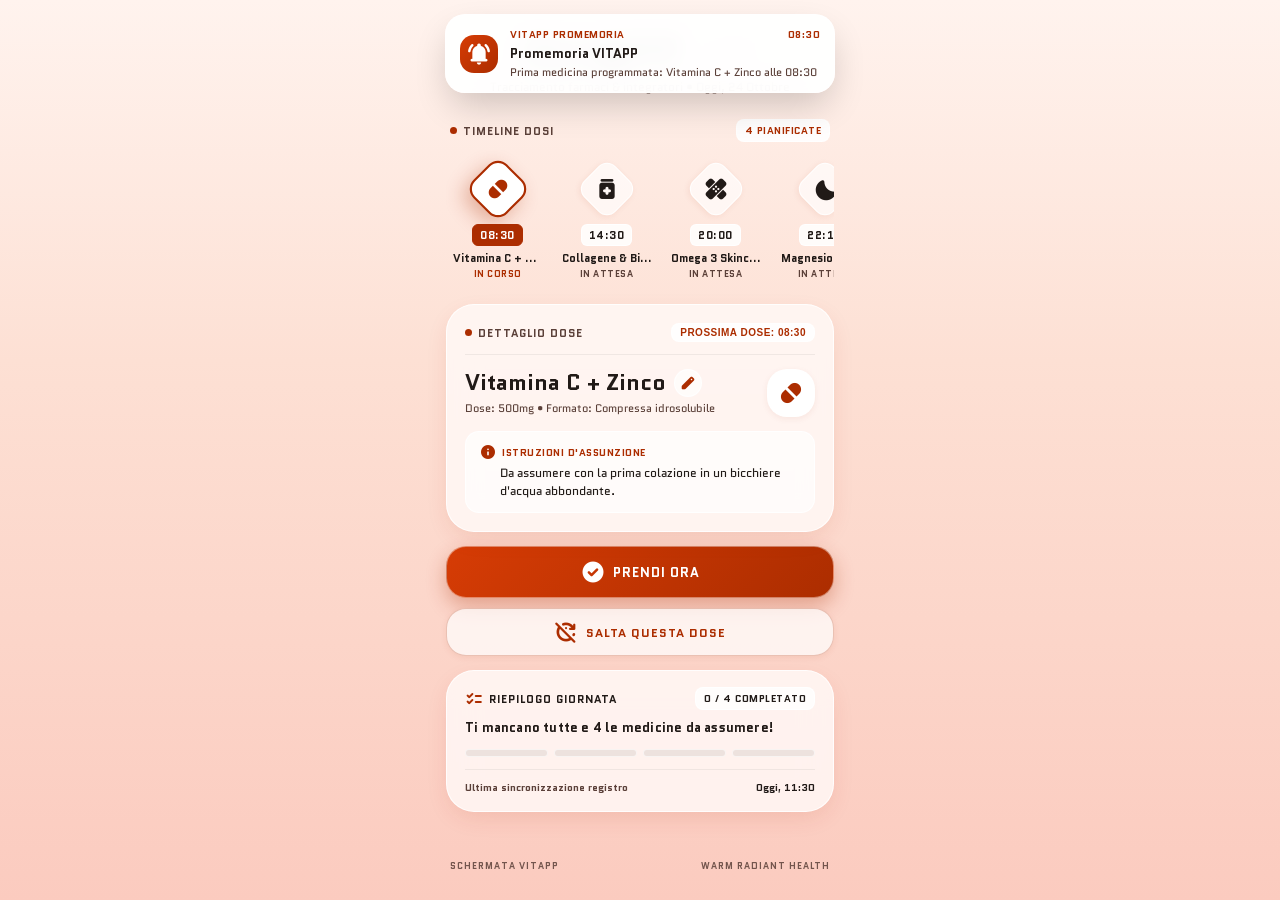
==== VITAPP/index.html @ 6298f34c "Nuova cartella" ====
<!DOCTYPE html>
<html lang="it">

<head>
  <meta charset="UTF-8">
  <meta name="viewport" content="width=device-width, initial-scale=1.0">
  <title>VITAPPP - Tracciamento Farmaci & Integratori</title>

  <!-- Google Fonts: Font Quantico e Icone Rounded Geometry -->
  <link rel="preconnect" href="https://fonts.googleapis.com">
  <link rel="preconnect" href="https://fonts.gstatic.com" crossorigin>
  <link href="https://fonts.googleapis.com/css2?family=Quantico:ital,wght@0,400;0,700;1,400;1,700&display=swap"
    rel="stylesheet">
  <link
    href="https://fonts.googleapis.com/css2?family=Material+Symbols+Rounded:opsz,wght,FILL,GRAD@20..48,100..700,0..1,-50..200"
    rel="stylesheet">
  <link href="https://fonts.googleapis.com/css2?family=Rock+3D&display=swap" rel="stylesheet">


  <!-- Foglio di Stile Esterno -->
  <link rel="stylesheet" href="style.css">
</head>

<body>

  <!-- ==========================================================================
       === NOTIFICA TELEFONO (PROMEMORIA ORARIO SVEGLIA) ===
       ========================================================================== -->
  <div class="phone-notification" id="phoneNotification" role="alert">
    <div class="notif-icon-box">
      <span class="material-symbols-rounded">notifications_active</span>
    </div>
    <div class="notif-content">
      <div class="notif-header">
        <span>VITAPP PROMEMORIA</span>
        <span id="notifTime">08:30</span>
      </div>
      <p class="notif-title" id="notifTitle">È ora di prendere la medicina!</p>
      <p class="notif-desc" id="notifDesc">Tocca per visualizzare la scheda dosi.</p>
    </div>
  </div>

  <!-- ==========================================================================
       === CONTENITORE CENTRATO MOBILE-FIRST ===
       ========================================================================== -->
  <div class="app-container">

    <!-- Header: Titolo Vitapp e sottotitolo -->
    <header class="app-header">
      <div class="brand-row">
        <h1 class="brand-title">VITAPP</h1>
        <span class="brand-badge">v1.0-MED</span>
      </div>
      <p class="brand-subtitle">Tracciamento farmaci & integratori &bull; Oggi, 24 Ottobre</p>
    </header>

    <main>
      <!-- ==========================================================================
           === SEZIONE 1: TIMELINE DELLE MEDICINE CON FORMA A ROMBO ===
           ========================================================================== -->
      <section class="timeline-section" aria-label="Timeline delle medicine">
        <div class="section-header-row">
          <div class="section-label">
            <span class="section-indicator-dot"></span>
            <span>Timeline Dosi</span>
          </div>
          <span class="counter-pill" id="plannedCounterBadge">4 PIANIFICATE</span>
        </div>

        <!-- Traccia scorrevole con pulsanti delle medicine e pulsante "+" -->
        <div class="rhombus-scroll-track" id="rhombusContainer"></div>
      </section>

      <!-- ==========================================================================
           === SEZIONE 2: SCHEDA DETTAGLIO DELLA MEDICINA ATTIVA ===
           ========================================================================== -->
      <section class="detail-card" aria-label="Dettaglio della medicina selezionata">
        <div class="detail-top-row">
          <div class="section-label">
            <span class="section-indicator-dot"></span>
            <span>Dettaglio Dose</span>
          </div>
          <button type="button" class="detail-badge-pill" id="nextDoseBadge">
            PROSSIMA DOSE: 08:30
          </button>
        </div>

        <div class="detail-info-row">
          <div class="detail-text-col">
            <div class="detail-name-wrapper">
              <h2 class="detail-title" id="activeMedName">Vitamina C + Zinco</h2>
              <!-- Pulsante per modificare nome e dettagli della medicina -->
              <button type="button" class="edit-med-btn" id="btnOpenEditModal" title="Modifica medicina">
                <span class="material-symbols-rounded">edit</span>
              </button>
            </div>
            <p class="detail-spec" id="activeMedSpec">Dose: 500mg &bull; Formato: Compressa idrosolubile</p>
          </div>

          <div class="detail-icon-circle">
            <span class="material-symbols-rounded" id="activeMedIcon">pill</span>
          </div>
        </div>

        <!-- Box Istruzioni d'assunzione -->
        <div class="instructions-card">
          <div class="instructions-header">
            <span class="material-symbols-rounded" style="font-size: 16px;">info</span>
            <span>Istruzioni d'assunzione</span>
          </div>
          <p class="instructions-body" id="activeMedInstruction">
            Da assumere con la prima colazione in un bicchiere d'acqua abbondante.
          </p>
        </div>
      </section>

      <!-- ==========================================================================
           === SEZIONE 3: PULSANTI DI AZIONE (PRENDI ORA E SALTA DOSE) ===
           ========================================================================== -->
      <section class="actions-section" aria-label="Azioni sulla medicina">
        <button type="button" class="btn-action-primary" id="btnTakeNow">
          <span class="material-symbols-rounded">check_circle</span>
          <span>Prendi Ora</span>
        </button>

        <button type="button" class="btn-action-secondary" id="btnSkipDose">
          <span class="material-symbols-rounded">update_disabled</span>
          <span>Salta Questa Dose</span>
        </button>
      </section>

      <!-- ==========================================================================
           === SEZIONE 4: RIEPILOGO GIORNATA E BARRA DI AVANZAMENTO ===
           ========================================================================== */ -->
      <section class="summary-card" aria-label="Riepilogo avanzamento giornaliero">
        <div class="summary-header-row">
          <div class="summary-label">
            <span class="material-symbols-rounded"
              style="color: var(--color-primary); font-size: 18px;">checklist</span>
            <span>Riepilogo Giornata</span>
          </div>
          <span class="summary-counter-badge" id="progressFractionBadge">0 / 4 COMPLETATO</span>
        </div>

        <!-- Messaggio dinamico: mostra "OBIETTIVI RAGGIUNTI!" a giornata completata -->
        <p class="summary-message" id="summaryStatusMessage">
          Ti mancano tutte e 4 le medicine da assumere!
        </p>

        <!-- Segmenti proporzionali della barra di progresso -->
        <div class="progress-bar-container" id="progressBarContainer"></div>

        <div class="summary-footer">
          <span>Ultima sincronizzazione registro</span>
          <span class="sync-timestamp" id="syncTimestamp">Oggi, 11:30</span>
        </div>
      </section>
    </main>

    <!-- Footer di chiusura -->
    <footer class="app-footer">
      <span>SCHERMATA VITAPP</span>
      <span>WARM RADIANT HEALTH</span>
    </footer>
  </div>

  <!-- ==========================================================================
       === MODAL 1: AGGIUNGI MEDICINA (MASSIMO 6) ===
       ========================================================================== -->
  <div class="modal-overlay" id="addModalOverlay">
    <div class="modal-card">
      <div class="modal-handle"></div>
      <div class="modal-header-row">
        <h3 class="modal-title">
          <span class="material-symbols-rounded" style="color: var(--color-primary);">add_circle</span>
          <span>Aggiungi Nuova Medicina</span>
        </h3>
        <button type="button" class="btn-close-modal" id="btnCloseAddModal">
          <span class="material-symbols-rounded">close</span>
        </button>
      </div>

      <form id="addMedForm">
        <div class="form-group">
          <label class="form-label" for="addMedName">Nome Medicina o Integratore</label>
          <input class="form-input" id="addMedName" type="text" placeholder="Es. Vitamina D3, Ferro..." required>
        </div>

        <div class="form-group">
          <label class="form-label" for="addMedTime">Orario di Notifica / Assunzione</label>
          <input class="form-input" id="addMedTime" type="time" value="12:00" required>
        </div>

        <div class="form-group">
          <label class="form-label" for="addMedSpec">Formato e Dosaggio</label>
          <input class="form-input" id="addMedSpec" type="text" placeholder="Es. Dose: 1 compressa • Con acqua">
        </div>

        <div class="form-group">
          <label class="form-label" for="addMedInstruction">Istruzioni d'assunzione</label>
          <textarea class="form-textarea" id="addMedInstruction"
            placeholder="Es. Da assumere prima del pasto principale."></textarea>
        </div>

        <div class="modal-actions-row">
          <button type="button" class="btn-modal-cancel" id="btnCancelAdd">Annulla</button>
          <button type="submit" class="btn-modal-submit">Salva Medicina</button>
        </div>
      </form>
    </div>
  </div>

  <!-- ==========================================================================
       === MODAL 2: MODIFICA NOME E ISTRUZIONI MEDICINA ===
       ========================================================================== -->
  <div class="modal-overlay" id="editModalOverlay">
    <div class="modal-card">
      <div class="modal-handle"></div>
      <div class="modal-header-row">
        <h3 class="modal-title">
          <span class="material-symbols-rounded" style="color: var(--color-primary);">edit_note</span>
          <span>Modifica Medicina</span>
        </h3>
        <button type="button" class="btn-close-modal" id="btnCloseEditModal">
          <span class="material-symbols-rounded">close</span>
        </button>
      </div>

      <form id="editMedForm">
        <div class="form-group">
          <label class="form-label" for="editMedName">Nome Medicina</label>
          <input class="form-input" id="editMedName" type="text" required>
        </div>

        <div class="form-group">
          <label class="form-label" for="editMedTime">Orario di Assunzione</label>
          <input class="form-input" id="editMedTime" type="time" required>
        </div>

        <div class="form-group">
          <label class="form-label" for="editMedSpec">Formato e Dosaggio</label>
          <input class="form-input" id="editMedSpec" type="text">
        </div>

        <div class="form-group">
          <label class="form-label" for="editMedInstruction">Istruzioni d'assunzione</label>
          <textarea class="form-textarea" id="editMedInstruction"></textarea>
        </div>

        <div class="modal-actions-row">
          <button type="button" class="btn-modal-cancel" id="btnCancelEdit">Annulla</button>
          <button type="submit" class="btn-modal-submit">Salva Modifiche</button>
        </div>
      </form>
    </div>
  </div>

  <!-- Collegamento allo Script JavaScript Esterno -->
  <script src="script.js"></script>
</body>

</html>
---- VITAPP/style.css ----
/* ==========================================================================
   === VARIABILI CSS (COLORI, FONT, SPAZIATURE, OMBRE) ===
   ========================================================================== */


@import url('https://fonts.googleapis.com/css2?family=Rock+3D&display=swap');

:root {

  /* Palette colori caldi (Warm Radiant Health) */
  --color-primary: #ac2d00;
  --color-primary-container: #d63c05;
  --color-primary-light: #ffdbd1;
  --color-secondary: #865300;
  --color-secondary-container: #fda625;

  /* Sfumature di sfondo pesca/albicocca */
  --color-bg-start: #fff3ee;
  --color-bg-mid: #fde0d4;
  --color-bg-end: #fbcbbf;

  /* Colori di superficie e card effetto vetro */
  --color-surface-glass: rgba(255, 248, 246, 0.85);
  --color-surface-subtle: rgba(255, 255, 255, 0.65);

  /* Colori testo e bordi */
  --color-text-dark: #211a17;
  --color-text-muted: #5b4039;
  --color-border: rgba(255, 255, 255, 0.85);
  --color-bar-bg: rgba(0, 0, 0, 0.07);

  /* Tipografia */
  --font-family: 'Quantico', sans-serif;



  h1 {
    font-family: 'Rock 3D', cursive;
    font-weight: 700;
    font-style: normal;
  }

  /* Raggi di curvatura (Border Radius) */
  --radius-sm: 8px;
  --radius-md: 14px;
  --radius-lg: 20px;
  --radius-xl: 28px;
  --radius-full: 9999px;

  /* Ombreggiature (Shadows) */
  --shadow-sm: 0 2px 6px rgba(172, 45, 0, 0.08);
  --shadow-md: 0 8px 24px -4px rgba(172, 45, 0, 0.12);
  --shadow-lg: 0 14px 32px -4px rgba(172, 45, 0, 0.25);
}

/* ==========================================================================
   === RESET E LAYOUT PRINCIPALE (MOBILE-FIRST) ===
   ========================================================================== */
* {
  box-sizing: border-box;
  margin: 0;
  padding: 0;
}

body {
  min-height: 100vh;
  background: linear-gradient(180deg, var(--color-bg-start) 0%, var(--color-bg-mid) 40%, var(--color-bg-end) 100%);
  font-family: var(--font-family);
  color: var(--color-text-dark);
  display: flex;
  justify-content: center;
  align-items: flex-start;
  -webkit-font-smoothing: antialiased;
}

/* Contenitore principale dell'app mobile (centrato su schermi ampi) */
.app-container {
  width: 100%;
  max-width: 420px;
  min-height: 100vh;
  padding: 16px 16px 28px 16px;
  display: flex;
  flex-direction: column;
  position: relative;
}

.material-symbols-rounded {
  font-variation-settings: 'FILL' 1, 'wght' 600, 'GRAD' 0, 'opsz' 24;
  display: inline-block;
  vertical-align: middle;
  line-height: 1;
}

/* ==========================================================================
   === NOTIFICA TELEFONO (PROMEMORIA ORARIO SVEGLIA) ===
   ========================================================================== */
.phone-notification {
  position: fixed;
  top: 14px;
  left: 50%;
  transform: translateX(-50%) translateY(-150%);
  width: calc(100% - 32px);
  max-width: 390px;
  background: rgba(255, 255, 255, 0.95);
  backdrop-filter: blur(12px);
  -webkit-backdrop-filter: blur(12px);
  border: 1px solid rgba(255, 255, 255, 0.9);
  border-radius: var(--radius-lg);
  padding: 12px 14px;
  box-shadow: 0 16px 36px -6px rgba(0, 0, 0, 0.2);
  z-index: 9999;
  display: flex;
  align-items: center;
  gap: 12px;
  transition: transform 0.4s cubic-bezier(0.18, 0.89, 0.32, 1.28), opacity 0.3s ease;
  opacity: 0;
  pointer-events: none;
}

.phone-notification.show {
  transform: translateX(-50%) translateY(0);
  opacity: 1;
  pointer-events: auto;
}

.notif-icon-box {
  width: 38px;
  height: 38px;
  border-radius: var(--radius-md);
  background: linear-gradient(135deg, var(--color-primary-container), var(--color-primary));
  color: #ffffff;
  display: flex;
  align-items: center;
  justify-content: center;
  flex-shrink: 0;
}

.notif-content {
  flex: 1;
  min-width: 0;
}

.notif-header {
  display: flex;
  justify-content: space-between;
  align-items: center;
  font-size: 10px;
  color: var(--color-primary);
  font-weight: 700;
  letter-spacing: 0.5px;
  text-transform: uppercase;
  margin-bottom: 2px;
}

.notif-title {
  font-size: 13px;
  font-weight: 700;
  color: var(--color-text-dark);
  white-space: nowrap;
  overflow: hidden;
  text-overflow: ellipsis;
}

.notif-desc {
  font-size: 11px;
  color: var(--color-text-muted);
  margin-top: 1px;
}

/* ==========================================================================
   === HEADER DELL'APPLICAZIONE ===
   ========================================================================== */
.app-header {
  display: flex;
  flex-direction: column;
  align-items: center;
  text-align: center;
  padding: 12px 0 16px 0;
}

.brand-row {
  display: flex;
  align-items: center;
  gap: 8px;
}

.brand-title {
  font-size: 32px;
  font-weight: 700;
  letter-spacing: 2px;
  color: var(--color-text-dark);
  text-transform: uppercase;
}

.brand-badge {
  font-size: 10px;
  font-weight: 700;
  padding: 2px 7px;
  background: rgba(255, 255, 255, 0.85);
  border: 1px solid var(--color-border);
  border-radius: var(--radius-sm);
  color: var(--color-primary);
  letter-spacing: 0.5px;
}

.brand-subtitle {
  margin-top: 4px;
  font-size: 12px;
  color: var(--color-text-muted);
  font-weight: 400;
}

/* ==========================================================================
   === TIMELINE DOSI (ROMBI ORIZZONTALI) ===
   ========================================================================== */
.timeline-section {
  margin-top: 8px;
}

.section-header-row {
  display: flex;
  justify-content: space-between;
  align-items: center;
  margin-bottom: 8px;
  padding: 0 4px;
}

.section-label {
  font-size: 11px;
  font-weight: 700;
  color: var(--color-text-muted);
  letter-spacing: 1px;
  text-transform: uppercase;
  display: flex;
  align-items: center;
  gap: 6px;
}

.section-indicator-dot {
  width: 7px;
  height: 7px;
  border-radius: var(--radius-full);
  background-color: var(--color-primary);
}

.counter-pill {
  font-size: 10px;
  font-weight: 700;
  background: rgba(255, 255, 255, 0.9);
  border: 1px solid var(--color-border);
  border-radius: var(--radius-sm);
  padding: 3px 8px;
  color: var(--color-primary);
  letter-spacing: 0.5px;
}

/* Traccia a scorrimento orizzontale */
.rhombus-scroll-track {
  display: flex;
  gap: 14px;
  overflow-x: auto;
  padding: 10px 4px 14px 4px;
  scrollbar-width: none;
  -ms-overflow-style: none;
}

.rhombus-scroll-track::-webkit-scrollbar {
  display: none;
}

/* Pulsante singola medicina */
.rhombus-item {
  display: flex;
  flex-direction: column;
  align-items: center;
  flex-shrink: 0;
  width: 95px;
  background: none;
  border: none;
  cursor: pointer;
  font-family: inherit;
  outline: none;
  transition: transform 0.2s ease;
}

.rhombus-item:active {
  transform: scale(0.96);
}

/* Rombo a 45 gradi */
.rhombus-box {
  width: 58px;
  height: 58px;
  display: flex;
  align-items: center;
  justify-content: center;
  position: relative;
  margin-bottom: 6px;
}

.rhombus-diamond {
  width: 44px;
  height: 44px;
  border-radius: 12px;
  transform: rotate(45deg);
  background: rgba(255, 255, 255, 0.65);
  border: 1.5px solid var(--color-border);
  box-shadow: var(--shadow-sm);
  transition: all 0.25s ease;
  position: absolute;
}

.rhombus-icon-wrapper {
  position: relative;
  z-index: 2;
  display: flex;
  align-items: center;
  justify-content: center;
  color: var(--color-text-dark);
  transition: color 0.2s ease;
}

.rhombus-icon-wrapper .material-symbols-rounded {
  font-size: 24px;
}

/* Badge orario sotto il rombo */
.rhombus-time {
  font-size: 11px;
  font-weight: 700;
  padding: 2px 7px;
  border-radius: 6px;
  background: rgba(255, 255, 255, 0.85);
  border: 1px solid var(--color-border);
  color: var(--color-text-dark);
  letter-spacing: 0.5px;
  transition: all 0.25s ease;
}

.rhombus-name {
  font-size: 11px;
  font-weight: 700;
  color: var(--color-text-dark);
  margin-top: 4px;
  max-width: 90px;
  white-space: nowrap;
  overflow: hidden;
  text-overflow: ellipsis;
  text-align: center;
}

.rhombus-status-tag {
  font-size: 9px;
  font-weight: 700;
  color: var(--color-text-muted);
  letter-spacing: 0.5px;
  text-transform: uppercase;
  margin-top: 1px;
}

/* Stato SELEZIONATO */
.rhombus-item.selected .rhombus-diamond {
  background: #ffffff;
  border: 2.5px solid var(--color-primary);
  box-shadow: 0 8px 18px rgba(172, 45, 0, 0.3);
  transform: rotate(45deg) scale(1.08);
}

.rhombus-item.selected .rhombus-icon-wrapper {
  color: var(--color-primary);
}

.rhombus-item.selected .rhombus-time {
  background: var(--color-primary);
  color: #ffffff;
  border-color: var(--color-primary);
}

.rhombus-item.selected .rhombus-status-tag {
  color: var(--color-primary);
}

/* Stato PRESA */
.rhombus-item.taken .rhombus-diamond {
  background: rgba(255, 255, 255, 0.9);
  border-color: var(--color-secondary-container);
}

.rhombus-item.taken .rhombus-icon-wrapper {
  color: var(--color-secondary);
}

/* Pulsante AGGIUNGI (+) */
.rhombus-item.add-new-btn .rhombus-diamond {
  background: rgba(255, 255, 255, 0.45);
  border: 2px dashed rgba(172, 45, 0, 0.45);
}

.rhombus-item.add-new-btn .rhombus-icon-wrapper {
  color: var(--color-primary);
}

/* ==========================================================================
   === SCHEDA DETTAGLIO DOSE ===
   ========================================================================== */
.detail-card {
  background: var(--color-surface-glass);
  backdrop-filter: blur(16px);
  -webkit-backdrop-filter: blur(16px);
  border: 1px solid var(--color-border);
  border-radius: var(--radius-xl);
  padding: 18px;
  margin-top: 10px;
  box-shadow: var(--shadow-md);
  position: relative;
}

.detail-top-row {
  display: flex;
  justify-content: space-between;
  align-items: center;
  padding-bottom: 12px;
  border-bottom: 1px solid rgba(0, 0, 0, 0.06);
}

.detail-badge-pill {
  font-size: 10px;
  font-weight: 700;
  color: var(--color-primary);
  background: rgba(255, 255, 255, 0.9);
  border: 1px solid var(--color-border);
  border-radius: var(--radius-sm);
  padding: 3px 8px;
  letter-spacing: 0.5px;
  cursor: pointer;
}

.detail-info-row {
  display: flex;
  justify-content: space-between;
  align-items: flex-start;
  margin-top: 14px;
}

.detail-text-col {
  flex: 1;
  padding-right: 12px;
}

.detail-name-wrapper {
  display: flex;
  align-items: center;
  gap: 8px;
  flex-wrap: wrap;
}

.detail-title {
  font-size: 22px;
  font-weight: 700;
  color: var(--color-text-dark);
  line-height: 1.2;
}

.edit-med-btn {
  background: rgba(255, 255, 255, 0.7);
  border: 1px solid var(--color-border);
  border-radius: var(--radius-full);
  width: 28px;
  height: 28px;
  display: flex;
  align-items: center;
  justify-content: center;
  cursor: pointer;
  color: var(--color-primary);
  transition: background 0.2s ease, transform 0.2s ease;
}

.edit-med-btn:hover {
  background: #ffffff;
  transform: scale(1.08);
}

.edit-med-btn .material-symbols-rounded {
  font-size: 16px;
}

.detail-spec {
  font-size: 11px;
  color: var(--color-text-muted);
  margin-top: 4px;
  line-height: 1.4;
}

.detail-icon-circle {
  width: 48px;
  height: 48px;
  border-radius: var(--radius-lg);
  background: #ffffff;
  border: 1px solid var(--color-border);
  box-shadow: var(--shadow-sm);
  display: flex;
  align-items: center;
  justify-content: center;
  color: var(--color-primary);
  flex-shrink: 0;
}

.detail-icon-circle .material-symbols-rounded {
  font-size: 26px;
}

.instructions-card {
  background: var(--color-surface-subtle);
  border: 1px solid var(--color-border);
  border-radius: var(--radius-md);
  padding: 12px 14px;
  margin-top: 14px;
}

.instructions-header {
  display: flex;
  align-items: center;
  gap: 6px;
  font-size: 10px;
  font-weight: 700;
  color: var(--color-primary);
  letter-spacing: 0.5px;
  text-transform: uppercase;
  margin-bottom: 4px;
}

.instructions-body {
  font-size: 12px;
  line-height: 1.5;
  color: var(--color-text-dark);
  padding-left: 20px;
}

/* ==========================================================================
   === PULSANTI DI AZIONE (PRENDI ORA E SALTA DOSE) ===
   ========================================================================== */
.actions-section {
  display: flex;
  flex-direction: column;
  gap: 10px;
  margin-top: 14px;
}

.btn-action-primary {
  width: 100%;
  height: 52px;
  background: linear-gradient(135deg, var(--color-primary-container) 0%, var(--color-primary) 100%);
  color: #ffffff;
  border: 1px solid rgba(255, 255, 255, 0.4);
  border-radius: var(--radius-lg);
  font-family: inherit;
  font-size: 13px;
  font-weight: 700;
  letter-spacing: 1px;
  text-transform: uppercase;
  display: flex;
  align-items: center;
  justify-content: center;
  gap: 8px;
  cursor: pointer;
  box-shadow: 0 8px 20px rgba(172, 45, 0, 0.32);
  transition: transform 0.15s ease, box-shadow 0.15s ease;
}

.btn-action-primary:active {
  transform: scale(0.98);
  box-shadow: 0 4px 12px rgba(172, 45, 0, 0.25);
}

.btn-action-secondary {
  width: 100%;
  height: 48px;
  background: rgba(255, 255, 255, 0.7);
  color: var(--color-primary);
  border: 1.5px solid rgba(172, 45, 0, 0.25);
  border-radius: var(--radius-lg);
  font-family: inherit;
  font-size: 12px;
  font-weight: 700;
  letter-spacing: 1px;
  text-transform: uppercase;
  display: flex;
  align-items: center;
  justify-content: center;
  gap: 8px;
  cursor: pointer;
  box-shadow: var(--shadow-sm);
  transition: transform 0.15s ease, background 0.15s ease;
}

.btn-action-secondary:active {
  transform: scale(0.98);
  background: rgba(255, 255, 255, 0.9);
}

/* ==========================================================================
   === RIEPILOGO GIORNATA E BARRA DI AVANZAMENTO ===
   ========================================================================== */
.summary-card {
  background: var(--color-surface-glass);
  backdrop-filter: blur(16px);
  -webkit-backdrop-filter: blur(16px);
  border: 1px solid var(--color-border);
  border-radius: var(--radius-xl);
  padding: 16px 18px;
  margin-top: 14px;
  box-shadow: var(--shadow-md);
}

.summary-header-row {
  display: flex;
  justify-content: space-between;
  align-items: center;
}

.summary-label {
  font-size: 11px;
  font-weight: 700;
  color: var(--color-text-dark);
  letter-spacing: 1px;
  text-transform: uppercase;
  display: flex;
  align-items: center;
  gap: 6px;
}

.summary-counter-badge {
  font-size: 10px;
  font-weight: 700;
  color: var(--color-text-dark);
  background: rgba(255, 255, 255, 0.85);
  border: 1px solid var(--color-border);
  border-radius: var(--radius-sm);
  padding: 3px 8px;
  letter-spacing: 0.5px;
}

.summary-message {
  font-size: 13px;
  font-weight: 700;
  color: var(--color-text-dark);
  margin-top: 10px;
  letter-spacing: 0.2px;
  line-height: 1.3;
}

/* Stile per OBIETTIVI RAGGIUNTI! */
.summary-message.celebrate {
  color: var(--color-primary);
  font-size: 15px;
  letter-spacing: 0.8px;
  display: flex;
  align-items: center;
  gap: 6px;
}

/* Segmenti della barra di progresso */
.progress-bar-container {
  display: flex;
  gap: 6px;
  width: 100%;
  margin-top: 12px;
}

.progress-segment {
  flex: 1;
  height: 8px;
  background: var(--color-bar-bg);
  border: 1px solid rgba(255, 255, 255, 0.6);
  border-radius: var(--radius-full);
  overflow: hidden;
  position: relative;
}

.progress-fill {
  height: 100%;
  width: 0%;
  border-radius: var(--radius-full);
  transition: width 0.5s cubic-bezier(0.34, 1.25, 0.64, 1), background-color 0.3s ease;
}

/* Riempimento solo per dosi assunte */
.progress-segment.filled .progress-fill {
  width: 100%;
  background: linear-gradient(90deg, var(--color-secondary-container) 0%, var(--color-primary) 100%);
}

.summary-footer {
  display: flex;
  justify-content: space-between;
  align-items: center;
  font-size: 10px;
  font-weight: 700;
  color: var(--color-text-muted);
  border-top: 1px solid rgba(0, 0, 0, 0.06);
  padding-top: 10px;
  margin-top: 12px;
}

.sync-timestamp {
  color: var(--color-text-dark);
}

.app-footer {
  display: flex;
  justify-content: space-between;
  align-items: center;
  font-size: 9px;
  font-weight: 700;
  color: var(--color-text-muted);
  letter-spacing: 1px;
  text-transform: uppercase;
  padding: 16px 4px 0 4px;
  margin-top: auto;
  opacity: 0.85;
}

/* ==========================================================================
   === MODALI (AGGIUNGI E MODIFICA MEDICINA) ===
   ========================================================================== */
.modal-overlay {
  position: fixed;
  top: 0;
  left: 0;
  right: 0;
  bottom: 0;
  background: rgba(33, 26, 23, 0.45);
  backdrop-filter: blur(6px);
  -webkit-backdrop-filter: blur(6px);
  display: flex;
  justify-content: center;
  align-items: flex-end;
  z-index: 1000;
  opacity: 0;
  pointer-events: none;
  transition: opacity 0.25s ease;
}

.modal-overlay.active {
  opacity: 1;
  pointer-events: auto;
}

.modal-card {
  background: #ffffff;
  width: 100%;
  max-width: 420px;
  border-radius: var(--radius-xl) var(--radius-xl) 0 0;
  padding: 20px 20px 28px 20px;
  box-shadow: 0 -8px 30px rgba(0, 0, 0, 0.2);
  transform: translateY(100%);
  transition: transform 0.3s cubic-bezier(0.18, 0.89, 0.32, 1);
  max-height: 85vh;
  overflow-y: auto;
}

.modal-overlay.active .modal-card {
  transform: translateY(0);
}

.modal-handle {
  width: 40px;
  height: 4px;
  background: rgba(0, 0, 0, 0.15);
  border-radius: var(--radius-full);
  margin: 0 auto 14px auto;
}

.modal-header-row {
  display: flex;
  justify-content: space-between;
  align-items: center;
  margin-bottom: 16px;
  padding-bottom: 8px;
  border-bottom: 1px solid rgba(0, 0, 0, 0.08);
}

.modal-title {
  font-size: 14px;
  font-weight: 700;
  color: var(--color-text-dark);
  letter-spacing: 0.5px;
  text-transform: uppercase;
  display: flex;
  align-items: center;
  gap: 6px;
}

.btn-close-modal {
  background: none;
  border: none;
  cursor: pointer;
  color: var(--color-text-muted);
  display: flex;
  align-items: center;
  justify-content: center;
}

.form-group {
  margin-bottom: 14px;
}

.form-label {
  display: block;
  font-size: 10px;
  font-weight: 700;
  color: var(--color-text-muted);
  letter-spacing: 0.5px;
  text-transform: uppercase;
  margin-bottom: 6px;
}

.form-input,
.form-textarea {
  width: 100%;
  padding: 10px 12px;
  font-family: inherit;
  font-size: 12px;
  color: var(--color-text-dark);
  background: rgba(255, 248, 246, 0.6);
  border: 1.5px solid rgba(172, 45, 0, 0.2);
  border-radius: var(--radius-md);
  outline: none;
  transition: border-color 0.2s ease;
}

.form-input:focus,
.form-textarea:focus {
  border-color: var(--color-primary);
  background: #ffffff;
}

.form-textarea {
  resize: vertical;
  min-height: 60px;
}

.modal-actions-row {
  display: flex;
  gap: 10px;
  margin-top: 18px;
}

.btn-modal-cancel {
  flex: 1;
  height: 44px;
  background: rgba(0, 0, 0, 0.05);
  border: none;
  border-radius: var(--radius-md);
  font-family: inherit;
  font-size: 11px;
  font-weight: 700;
  letter-spacing: 0.5px;
  text-transform: uppercase;
  cursor: pointer;
  color: var(--color-text-muted);
}

.btn-modal-submit {
  flex: 1;
  height: 44px;
  background: linear-gradient(135deg, var(--color-primary-container) 0%, var(--color-primary) 100%);
  color: #ffffff;
  border: none;
  border-radius: var(--radius-md);
  font-family: inherit;
  font-size: 11px;
  font-weight: 700;
  letter-spacing: 0.5px;
  text-transform: uppercase;
  cursor: pointer;
  box-shadow: 0 4px 12px rgba(172, 45, 0, 0.3);
}
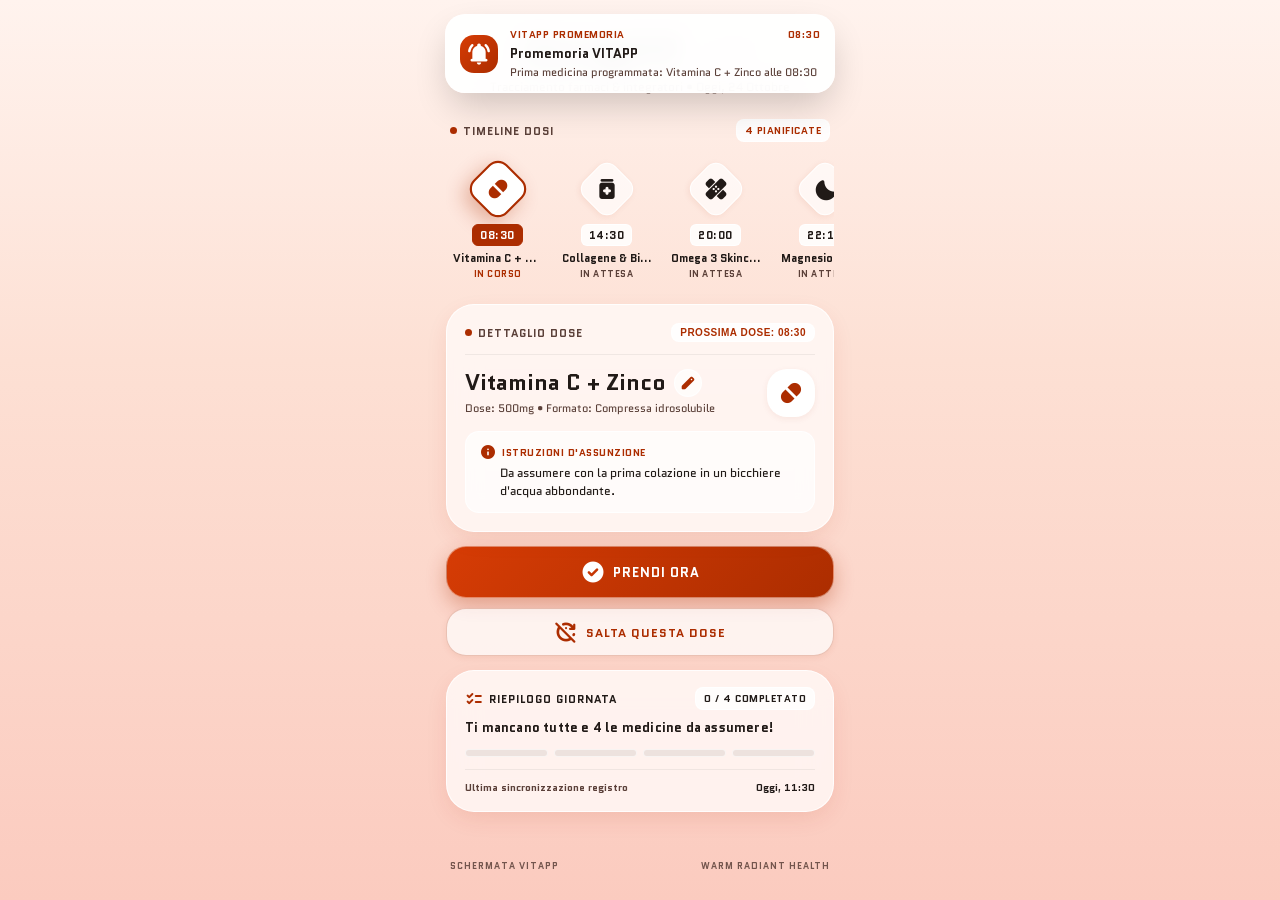
==== commit 84c99f21: "Aggioranto js,index,style" ====
--- a/VITAPP/index.html
+++ b/VITAPP/index.html
@@ -4,7 +4,7 @@
 <head>
   <meta charset="UTF-8">
   <meta name="viewport" content="width=device-width, initial-scale=1.0">
-  <title>VITAPPP - Tracciamento Farmaci & Integratori</title>
+  <title>VITAPP - Tracciamento Farmaci & Integratori</title>
 
   <!-- Google Fonts: Font Quantico e Icone Rounded Geometry -->
   <link rel="preconnect" href="https://fonts.googleapis.com">
@@ -22,6 +22,11 @@
 </head>
 
 <body>
+
+  <!-- ==========================================================================
+       === CONTENITORE SFONDO: PASTIGLIE CADENTI ===
+       ========================================================================== -->
+  <div class="pills-bg-container" id="pillsBgContainer" aria-hidden="true"></div>
 
   <!-- ==========================================================================
        === NOTIFICA TELEFONO (PROMEMORIA ORARIO SVEGLIA) ===
--- a/VITAPP/style.css
+++ b/VITAPP/style.css
@@ -36,7 +36,7 @@
 
   h1 {
     font-family: 'Rock 3D', cursive;
-    font-weight: 700;
+    font-weight: 600;
     font-style: normal;
   }
 
@@ -71,6 +71,7 @@
   justify-content: center;
   align-items: flex-start;
   -webkit-font-smoothing: antialiased;
+  overflow-x: hidden;
 }
 
 /* Contenitore principale dell'app mobile (centrato su schermi ampi) */
@@ -82,6 +83,7 @@
   display: flex;
   flex-direction: column;
   position: relative;
+  z-index: 1;
 }
 
 .material-symbols-rounded {
@@ -729,9 +731,9 @@
   left: 0;
   right: 0;
   bottom: 0;
-  background: rgba(33, 26, 23, 0.45);
-  backdrop-filter: blur(6px);
-  -webkit-backdrop-filter: blur(6px);
+  background: rgba(33, 26, 23, 0.32);
+  backdrop-filter: blur(2.5px);
+  -webkit-backdrop-filter: blur(2.5px);
   display: flex;
   justify-content: center;
   align-items: flex-end;
@@ -875,4 +877,176 @@
   text-transform: uppercase;
   cursor: pointer;
   box-shadow: 0 4px 12px rgba(172, 45, 0, 0.3);
+}
+
+/* ==========================================================================
+   === SFONDO ANIMATO: PILLOLE E PASTIGLIE CADENTI (TRIGGER TASTO "+") ===
+   ========================================================================== */
+.pills-bg-container {
+  position: fixed;
+  top: 0;
+  left: 0;
+  width: 100vw;
+  height: 100vh;
+  pointer-events: none;
+  overflow: hidden;
+  z-index: 0;
+  perspective: 900px;
+  transform-style: preserve-3d;
+}
+
+/* Singola pastiglia cadente */
+.falling-pill {
+  position: absolute;
+  top: 0;
+  left: var(--start-x, 50vw);
+  pointer-events: none;
+  animation-name: fallAndTumble;
+  animation-duration: var(--fall-duration, 3.2s);
+  animation-delay: var(--fall-delay, 0s);
+  animation-timing-function: cubic-bezier(0.38, 0.1, 0.58, 1);
+  animation-fill-mode: forwards;
+  will-change: transform, opacity;
+  transform-style: preserve-3d;
+}
+
+@keyframes fallAndTumble {
+  0% {
+    transform: translateY(-90px) translateX(0) scale(var(--pill-scale, 1)) rotateZ(var(--rot-start, 0deg)) rotateX(0deg) rotateY(0deg);
+    opacity: 0;
+  }
+  8% {
+    opacity: 0.95;
+  }
+  85% {
+    opacity: 0.95;
+  }
+  100% {
+    transform: translateY(calc(100vh + 130px)) translateX(var(--drift-x, 30px)) scale(var(--pill-scale, 1)) rotateZ(var(--rot-end, 360deg)) rotateX(var(--rot-x, 180deg)) rotateY(var(--rot-y, 180deg));
+    opacity: 0;
+  }
+}
+
+/* --- TIPO 1: CAPSULA BICOLORE --- */
+.pill-capsule {
+  width: 18px;
+  height: 44px;
+  border-radius: 999px;
+  box-shadow: 0 10px 22px rgba(0, 0, 0, 0.16), inset 1px 1px 2px rgba(255, 255, 255, 0.65);
+  overflow: hidden;
+  background: #ffffff;
+  position: relative;
+}
+
+.pill-capsule::before {
+  content: '';
+  position: absolute;
+  top: 0;
+  left: 0;
+  right: 0;
+  height: 50%;
+  background: var(--pill-top, #ac2d00);
+  border-bottom: 1.5px solid rgba(0, 0, 0, 0.15);
+}
+
+.pill-capsule::after {
+  content: '';
+  position: absolute;
+  bottom: 0;
+  left: 0;
+  right: 0;
+  height: 50%;
+  background: var(--pill-bot, #ffffff);
+}
+
+.pill-capsule .pill-shine {
+  position: absolute;
+  top: 4px;
+  left: 3px;
+  width: 3.5px;
+  height: 36px;
+  background: linear-gradient(180deg, rgba(255, 255, 255, 0.85) 0%, rgba(255, 255, 255, 0.15) 100%);
+  border-radius: 999px;
+  z-index: 3;
+}
+
+/* Palette capsula */
+.capsule-coral { --pill-top: #ac2d00; --pill-bot: #ffffff; }
+.capsule-amber { --pill-top: #ea580c; --pill-bot: #fff7ed; }
+.capsule-teal  { --pill-top: #0d9488; --pill-bot: #ffffff; }
+.capsule-berry { --pill-top: #be123c; --pill-bot: #ffe4e6; }
+.capsule-gold  { --pill-top: #d97706; --pill-bot: #fef3c7; }
+
+/* --- TIPO 2: COMPRESSA TONDA --- */
+.pill-round {
+  width: 26px;
+  height: 26px;
+  border-radius: 50%;
+  box-shadow: 0 8px 18px rgba(0, 0, 0, 0.14), inset 1px 1px 2px rgba(255, 255, 255, 0.8), inset -1px -1px 2px rgba(0, 0, 0, 0.15);
+  position: relative;
+}
+
+.pill-round::before {
+  content: '';
+  position: absolute;
+  top: 50%;
+  left: 15%;
+  right: 15%;
+  height: 1.5px;
+  background: rgba(0, 0, 0, 0.15);
+  box-shadow: 0 1px 0 rgba(255, 255, 255, 0.7);
+  transform: translateY(-50%);
+}
+
+.pill-round .pill-shine {
+  position: absolute;
+  top: 3px;
+  left: 5px;
+  width: 6px;
+  height: 6px;
+  background: rgba(255, 255, 255, 0.85);
+  border-radius: 50%;
+}
+
+/* Palette compressa tonda */
+.round-white  { background: radial-gradient(circle at 35% 35%, #ffffff 0%, #f4f0ec 70%, #ded7cf 100%); }
+.round-peach  { background: radial-gradient(circle at 35% 35%, #fff3ee 0%, #fcd6c6 70%, #f7ab93 100%); }
+.round-cyan   { background: radial-gradient(circle at 35% 35%, #f0fdfa 0%, #ccfbf1 70%, #99f6e4 100%); }
+.round-yellow { background: radial-gradient(circle at 35% 35%, #fefce8 0%, #fef08a 70%, #fde047 100%); }
+
+/* --- TIPO 3: PERLA SOFTGEL --- */
+.pill-softgel {
+  width: 20px;
+  height: 32px;
+  border-radius: 50% 50% 50% 50% / 60% 60% 40% 40%;
+  position: relative;
+  box-shadow: 0 10px 22px rgba(180, 83, 9, 0.28), inset -2px -2px 5px rgba(146, 64, 14, 0.4), inset 2px 2px 5px rgba(255, 255, 255, 0.8);
+}
+
+.pill-softgel .pill-shine {
+  position: absolute;
+  top: 4px;
+  left: 3px;
+  width: 4px;
+  height: 10px;
+  background: rgba(255, 255, 255, 0.85);
+  border-radius: 999px;
+  transform: rotate(-18deg);
+}
+
+.softgel-gold {
+  background: radial-gradient(circle at 35% 30%, #fffbeb 0%, #f59e0b 45%, #b45309 90%);
+}
+
+.softgel-ruby {
+  background: radial-gradient(circle at 35% 30%, #fff1f2 0%, #f43f5e 50%, #9f1239 90%);
+  box-shadow: 0 10px 22px rgba(159, 18, 57, 0.28), inset -2px -2px 5px rgba(136, 19, 55, 0.4), inset 2px 2px 5px rgba(255, 255, 255, 0.8);
+}
+
+/* Micro-interazione sul pulsante rombo "+" */
+.rhombus-item.add-new-btn:active .rhombus-diamond {
+  transform: scale(0.90) rotate(45deg);
+  border-color: var(--color-primary);
+  background: rgba(255, 255, 255, 0.8);
+  transition: transform 0.15s ease, background 0.15s ease;
 }
